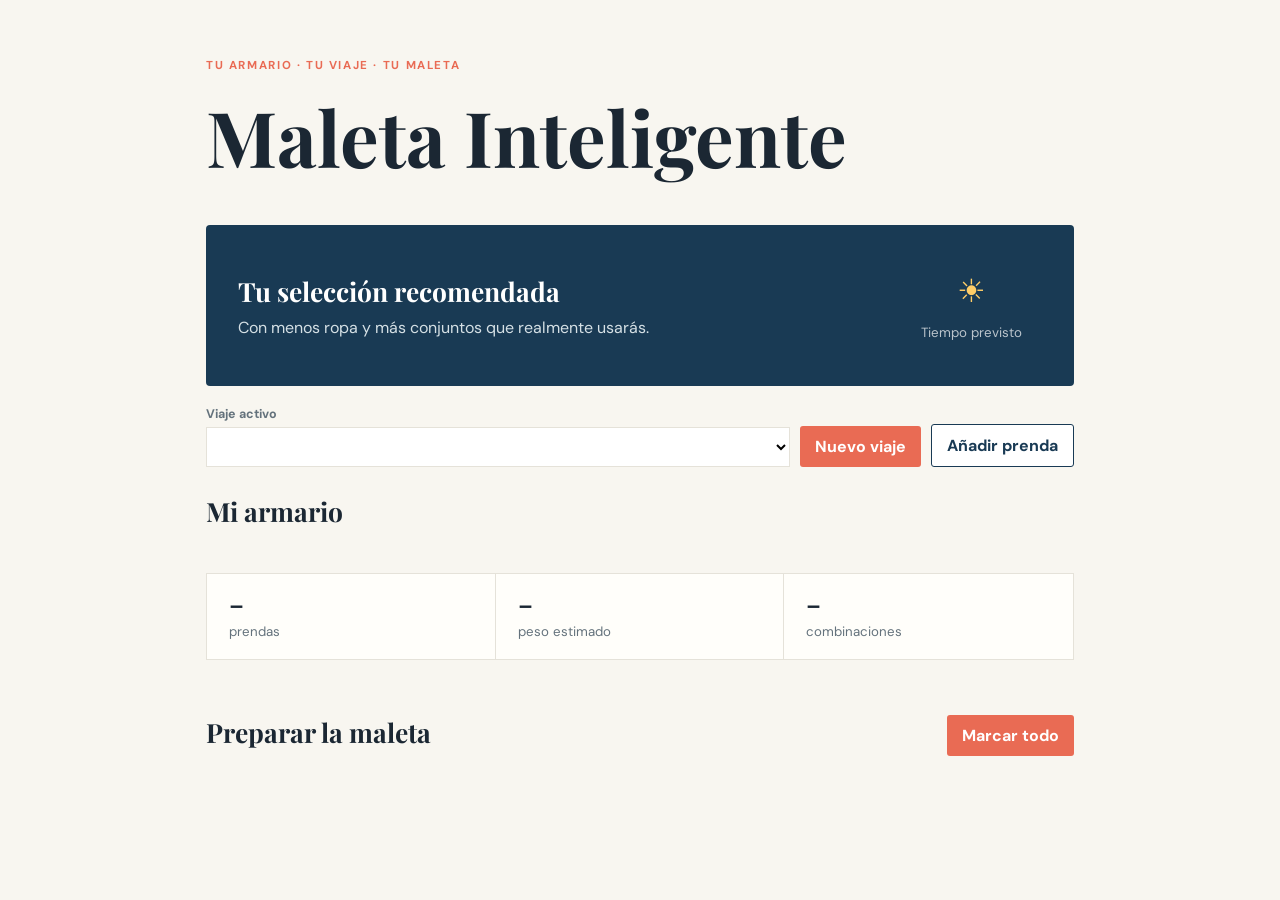
==== src/SmartPacking.Api/wwwroot/index.html @ 4b5aced1 "first version" ====
<!doctype html>
<html lang="es">
<head>
  <meta charset="utf-8">
  <meta name="viewport" content="width=device-width, initial-scale=1">
  <title>Maleta Inteligente</title>
  <link rel="stylesheet" href="styles.css?v=2">
</head>
<body>
  <main>
    <p class="eyebrow">TU ARMARIO · TU VIAJE · TU MALETA</p>
    <h1>Maleta Inteligente</h1>
    <section class="hero"><div><p id="trip"></p><h2>Tu selección recomendada</h2><p>Con menos ropa y más conjuntos que realmente usarás.</p></div><div class="weather"><span>☀</span><strong id="temperature"></strong><small>Tiempo previsto</small></div></section>
    <section class="controls"><label>Viaje activo<select id="trip-select"></select></label><button type="button" id="show-trip-form">Nuevo viaje</button><button type="button" id="show-clothing-form" class="secondary">Añadir prenda</button></section>
    <p id="feedback" class="feedback" role="status" aria-live="polite" hidden></p>
    <form id="trip-form" class="entry-form" hidden><h2>Planear un viaje</h2><label>Destino<input name="destination" required placeholder="Roma"></label><label>Salida<input name="startDate" type="date" required></label><label>Regreso<input name="endDate" type="date" required></label><label>Mínima °C<input name="minimumTemperatureCelsius" type="number" value="18" required></label><label>Máxima °C<input name="maximumTemperatureCelsius" type="number" value="28" required></label><button>Crear viaje</button></form>
    <form id="clothing-form" class="entry-form" hidden><h2>Añadir al armario</h2><label>Nombre<input name="name" required placeholder="Camisa de lino azul"></label><label>Tipo<select name="type"><option value="0">Camiseta</option><option value="1">Pantalón</option><option value="2">Pantalón corto</option><option value="3">Chaqueta</option><option value="4">Zapatillas</option><option value="5">Sandalias</option><option value="6">Accesorio</option></select></label><label>Temporada<select name="season"><option value="0">Verano</option><option value="1">Invierno</option><option value="2">Entretiempo</option><option value="3">Todo el año</option></select></label><label>Color<input name="color" required></label><label>Grado de abrigo (1–10)<input name="warmthLevel" type="number" value="2" min="1" max="10" required></label><label>Peso en gramos<input name="weightGrams" type="number" value="150" min="0"></label><button>Añadir prenda</button></form>
    <section class="wardrobe"><div class="section-heading"><h2>Mi armario</h2><span id="wardrobe-count"></span></div><div id="wardrobe-items" class="wardrobe-items"></div></section>
    <section class="summary"><div><b id="items">–</b><span>prendas</span></div><div><b id="weight">–</b><span>peso estimado</span></div><div><b id="outfits">–</b><span>combinaciones</span></div></section>
    <section><div class="section-heading"><h2>Preparar la maleta</h2><button id="pack-all">Marcar todo</button></div><div id="recommendations" class="cards"></div></section>
  </main>
  <template id="item-template"><article class="card"><label><input type="checkbox"><span class="check"></span></label><div><p class="type"></p><h3></h3><p class="reason"></p></div><div class="score"><b></b><span>/100</span></div></article></template>
  <template id="wardrobe-template"><article class="wardrobe-item"><div><strong></strong><span class="wardrobe-meta"></span></div><label><input class="clean" type="checkbox"> Limpia</label><label><input class="available" type="checkbox"> Disponible</label></article></template>
  <script type="module" src="app.js?v=2"></script>
</body>
</html>
---- src/SmartPacking.Api/wwwroot/styles.css ----
@import url('https://fonts.googleapis.com/css2?family=DM+Sans:wght@400;500;600;700&family=Playfair+Display:wght@600;700&display=swap');
:root { --ink:#1b2733; --muted:#64727c; --cream:#f8f6f0; --coral:#e96b54; --navy:#193a54; --line:#e5e2d9; }
* { box-sizing:border-box; } body { margin:0; color:var(--ink); background:var(--cream); font-family:'DM Sans',sans-serif; } main { max-width:920px; margin:auto; padding:58px 26px 90px; } .eyebrow { color:var(--coral); font-size:.72rem; font-weight:700; letter-spacing:.14em; } h1,h2,h3,p { margin-top:0; } h1,h2 { font-family:'Playfair Display',serif; } h1 { font-size:clamp(2.6rem,7vw,4.8rem); margin-bottom:38px; } h2 { font-size:1.65rem; margin-bottom:8px; } .hero { background:var(--navy); color:white; padding:32px; display:flex; justify-content:space-between; gap:24px; border-radius:4px; } .hero p { color:#d5e0e5; } .weather { text-align:center; min-width:142px; display:grid; align-content:center; } .weather span { font-size:2rem; color:#ffcd67; } .weather strong { font-size:1.55rem; margin-top:7px; } .weather small { opacity:.7; margin-top:5px; } .summary { display:grid; grid-template-columns:repeat(3,1fr); margin:20px 0 54px; border:1px solid var(--line); background:#fffefa; } .summary div { padding:18px 22px; border-right:1px solid var(--line); } .summary div:last-child { border:0; } .summary b { display:block; font-size:1.35rem; } .summary span { color:var(--muted); font-size:.83rem; } .section-heading { display:flex; align-items:center; justify-content:space-between; } button { border:0; background:var(--coral); color:white; padding:10px 15px; font:inherit; font-weight:700; cursor:pointer; border-radius:3px; } .cards { display:grid; grid-template-columns:repeat(2,1fr); gap:12px; } .card { background:white; border:1px solid var(--line); padding:18px; display:grid; grid-template-columns:22px 1fr auto; gap:12px; align-items:start; } #recommendations input[type=checkbox] { appearance:none; width:19px; height:19px; border:1.5px solid #bdc6c9; border-radius:50%; cursor:pointer; } #recommendations input[type=checkbox]:checked { background:var(--coral); border-color:var(--coral); box-shadow:inset 0 0 0 4px white; } .type { color:var(--coral); font-size:.72rem; font-weight:700; text-transform:uppercase; letter-spacing:.08em; margin-bottom:4px; } h3 { font-size:1rem; margin-bottom:7px; } .reason { color:var(--muted); font-size:.78rem; line-height:1.4; margin:0; } .score { text-align:right; color:var(--coral); } .score b { display:block; font-size:1.1rem; } .score span { color:var(--muted); font-size:.7rem; } @media (max-width:620px) { main { padding:35px 18px; } .hero,.cards { display:block; } .weather { margin-top:20px; } .card { margin-bottom:10px; } .summary div { padding:15px 10px; } }
.controls { display:flex; gap:10px; align-items:end; margin:20px 0; } .controls label { flex:1; color:var(--muted); font-size:.78rem; font-weight:700; } select, .entry-form input { display:block; width:100%; border:1px solid var(--line); padding:10px; background:white; font:inherit; margin-top:5px; } button.secondary { background:white; color:var(--navy); border:1px solid var(--navy); } .entry-form { display:grid; grid-template-columns:repeat(3,1fr); gap:12px; background:#fffefa; border:1px solid var(--line); padding:20px; margin-bottom:20px; } .entry-form h2 { grid-column:1/-1; margin:0; } .entry-form label { color:var(--muted); font-size:.78rem; font-weight:700; } .entry-form button { align-self:end; } @media (max-width:620px) { .controls,.entry-form { display:grid; grid-template-columns:1fr; } }
.entry-form[hidden] { display:none; }
.feedback { margin:0 0 18px; padding:11px 14px; background:#e2f1e7; color:#1e5e39; border-left:3px solid #2d8a55; } .feedback.error { background:#fbe7e4; color:#943d30; border-left-color:var(--coral); }
.wardrobe { margin:26px 0 36px; } .wardrobe-items { display:grid; grid-template-columns:repeat(2,1fr); gap:10px; } .wardrobe-item { display:grid; grid-template-columns:1fr auto auto; gap:12px; align-items:center; background:white; border:1px solid var(--line); padding:13px; } .wardrobe-meta { display:block; color:var(--muted); font-size:.78rem; margin-top:4px; } .wardrobe-item label { display:flex; align-items:center; gap:5px; color:var(--muted); font-size:.78rem; white-space:nowrap; } .wardrobe-item input { accent-color:var(--coral); } @media (max-width:620px) { .wardrobe-items { grid-template-columns:1fr; } .wardrobe-item { grid-template-columns:1fr auto; } }
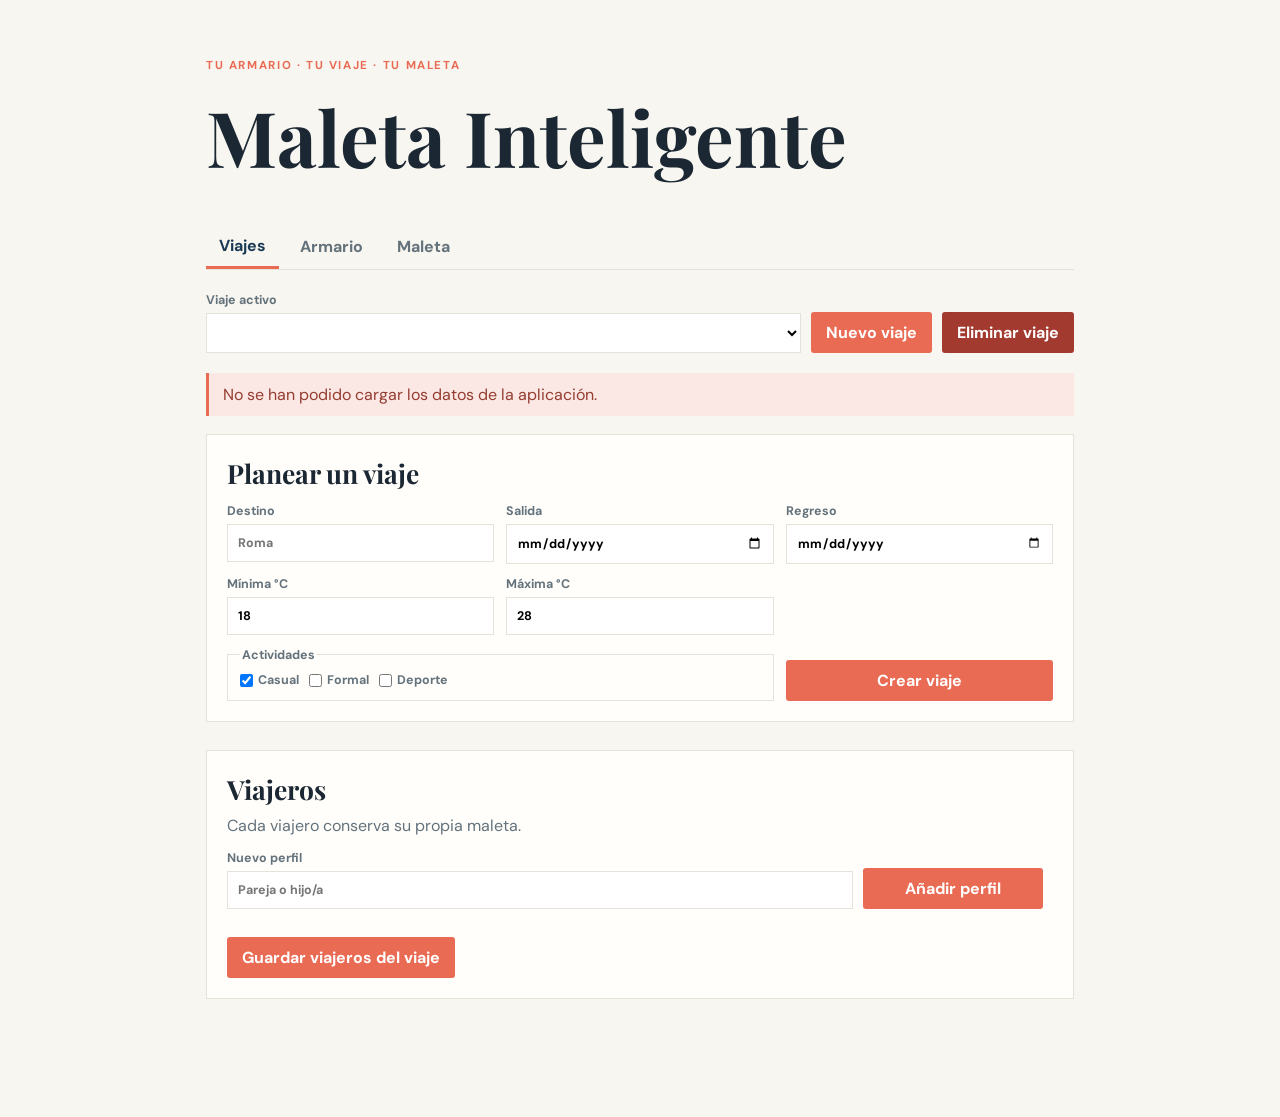
==== commit 06d6fadb: "Mejoras app" ====
--- a/src/SmartPacking.Api/wwwroot/index.html
+++ b/src/SmartPacking.Api/wwwroot/index.html
@@ -4,23 +4,31 @@
   <meta charset="utf-8">
   <meta name="viewport" content="width=device-width, initial-scale=1">
   <title>Maleta Inteligente</title>
-  <link rel="stylesheet" href="styles.css?v=2">
+  <link rel="stylesheet" href="styles.css?v=4">
 </head>
 <body>
   <main>
     <p class="eyebrow">TU ARMARIO · TU VIAJE · TU MALETA</p>
     <h1>Maleta Inteligente</h1>
-    <section class="hero"><div><p id="trip"></p><h2>Tu selección recomendada</h2><p>Con menos ropa y más conjuntos que realmente usarás.</p></div><div class="weather"><span>☀</span><strong id="temperature"></strong><small>Tiempo previsto</small></div></section>
-    <section class="controls"><label>Viaje activo<select id="trip-select"></select></label><button type="button" id="show-trip-form">Nuevo viaje</button><button type="button" id="show-clothing-form" class="secondary">Añadir prenda</button></section>
+    <nav class="tabs" aria-label="Secciones"><button class="tab active" data-tab="trips" type="button">Viajes</button><button class="tab" data-tab="wardrobe" type="button">Armario</button><button class="tab" data-tab="packing" type="button">Maleta</button></nav>
+    <section data-view="packing" class="hero"><div><p id="trip"></p><h2 id="packing-title">Tu selección recomendada</h2><p>Con menos ropa y más conjuntos que realmente usarás.</p></div><div class="weather"><span>☀</span><strong id="temperature"></strong><small id="weather-detail">Tiempo previsto</small></div></section>
+    <section data-view="trips" class="controls"><label>Viaje activo<select id="trip-select"></select></label><button type="button" id="show-trip-form">Nuevo viaje</button><button type="button" id="delete-trip" class="danger">Eliminar viaje</button></section>
     <p id="feedback" class="feedback" role="status" aria-live="polite" hidden></p>
-    <form id="trip-form" class="entry-form" hidden><h2>Planear un viaje</h2><label>Destino<input name="destination" required placeholder="Roma"></label><label>Salida<input name="startDate" type="date" required></label><label>Regreso<input name="endDate" type="date" required></label><label>Mínima °C<input name="minimumTemperatureCelsius" type="number" value="18" required></label><label>Máxima °C<input name="maximumTemperatureCelsius" type="number" value="28" required></label><button>Crear viaje</button></form>
-    <form id="clothing-form" class="entry-form" hidden><h2>Añadir al armario</h2><label>Nombre<input name="name" required placeholder="Camisa de lino azul"></label><label>Tipo<select name="type"><option value="0">Camiseta</option><option value="1">Pantalón</option><option value="2">Pantalón corto</option><option value="3">Chaqueta</option><option value="4">Zapatillas</option><option value="5">Sandalias</option><option value="6">Accesorio</option></select></label><label>Temporada<select name="season"><option value="0">Verano</option><option value="1">Invierno</option><option value="2">Entretiempo</option><option value="3">Todo el año</option></select></label><label>Color<input name="color" required></label><label>Grado de abrigo (1–10)<input name="warmthLevel" type="number" value="2" min="1" max="10" required></label><label>Peso en gramos<input name="weightGrams" type="number" value="150" min="0"></label><button>Añadir prenda</button></form>
-    <section class="wardrobe"><div class="section-heading"><h2>Mi armario</h2><span id="wardrobe-count"></span></div><div id="wardrobe-items" class="wardrobe-items"></div></section>
-    <section class="summary"><div><b id="items">–</b><span>prendas</span></div><div><b id="weight">–</b><span>peso estimado</span></div><div><b id="outfits">–</b><span>combinaciones</span></div></section>
-    <section><div class="section-heading"><h2>Preparar la maleta</h2><button id="pack-all">Marcar todo</button></div><div id="recommendations" class="cards"></div></section>
+    <form data-view="trips" id="trip-form" class="entry-form" hidden><h2>Planear un viaje</h2><label>Destino<input name="destination" required placeholder="Roma"></label><label>Salida<input name="startDate" type="date" required></label><label>Regreso<input name="endDate" type="date" required></label><label>Mínima °C<input name="minimumTemperatureCelsius" type="number" value="18" required></label><label>Máxima °C<input name="maximumTemperatureCelsius" type="number" value="28" required></label><fieldset class="activity-field"><legend>Actividades</legend><label><input name="activities" type="checkbox" value="0" checked> Casual</label><label><input name="activities" type="checkbox" value="1"> Formal</label><label><input name="activities" type="checkbox" value="2"> Deporte</label></fieldset><button>Crear viaje</button></form>
+    <section data-view="trips" class="family-section"><div class="section-heading"><div><h2>Viajeros</h2><p class="muted">Cada viajero conserva su propia maleta.</p></div></div><form id="profile-form" class="quick-form"><label>Nuevo perfil<input name="name" required placeholder="Pareja o hijo/a"></label><button>Añadir perfil</button></form><div id="profile-items" class="profile-items"></div><button id="save-travellers" type="button">Guardar viajeros del viaje</button></section>
+    <form data-view="wardrobe" id="clothing-form" class="entry-form" hidden><h2 id="clothing-form-title">Añadir al armario</h2><label>Nombre<input name="name" required placeholder="Camisa de lino azul"></label><label>Propietario<select name="ownerProfileId" id="clothing-owner"></select></label><label>Tipo<select name="type"><option value="0">Camiseta</option><option value="1">Pantalón</option><option value="2">Pantalón corto</option><option value="3">Chaqueta</option><option value="4">Zapatillas</option><option value="5">Sandalias</option><option value="6">Accesorio</option></select></label><label>Temporada<select name="season"><option value="0">Verano</option><option value="1">Invierno</option><option value="2">Entretiempo</option><option value="3">Todo el año</option></select></label><label>Estilo<select name="style"><option value="0">Casual</option><option value="1">Formal</option><option value="2">Deporte</option></select></label><label>Color<input name="color" required></label><label>Grado de abrigo (1–10)<input name="warmthLevel" type="number" value="2" min="1" max="10" required></label><label>Peso en gramos<input name="weightGrams" type="number" value="150" min="0"></label><label>Preferencia (0–100)<input name="preferenceScore" type="number" value="70" min="0" max="100" required></label><label class="toggle"><input name="waterproof" type="checkbox"> Impermeable</label><label>Foto JPEG (máx. 5 MB)<input name="photo" type="file" accept="image/jpeg"></label><button id="save-clothing">Añadir prenda</button></form>
+    <section data-view="wardrobe" class="wardrobe"><div class="section-heading"><h2>Mi armario</h2><button type="button" id="show-clothing-form" class="secondary">Añadir prenda</button><span id="wardrobe-count"></span></div><div id="wardrobe-items" class="wardrobe-items"></div></section>
+    <section data-view="wardrobe" class="wardrobe"><div class="section-heading"><h2>Prendas retiradas</h2></div><div id="deleted-items" class="wardrobe-items"></div></section>
+    <section data-view="packing" class="traveller-select"><label>Maleta de<select id="profile-select"></select></label></section>
+    <section data-view="packing" class="summary"><div><b id="items">–</b><span>prendas</span></div><div><b id="weight">–</b><span>peso estimado</span></div><div><b id="outfits">–</b><span>combinaciones</span></div></section>
+    <section data-view="packing"><div class="section-heading"><h2>Preparar la maleta</h2><button id="pack-all">Marcar todo</button></div><div id="recommendations" class="cards"></div></section>
+    <section data-view="packing" class="checklist-section"><div class="section-heading"><div><h2>Checklist general del viaje</h2><p class="muted">Documentación, higiene, tecnología y medicación; la ropa va en la maleta de cada persona.</p></div></div><form id="checklist-form" class="quick-form"><label>Elemento<input name="name" required placeholder="Por ejemplo: guía de la ciudad"></label><label>Categoría<select name="category"><option value="0">Documentos</option><option value="1">Higiene</option><option value="2">Tecnología</option><option value="3">Medicación</option><option value="4">Otros</option></select></label><button>Añadir</button></form><div id="checklist-items" class="checklist-items"></div></section>
+    <section data-view="packing" class="usage-section"><div class="section-heading"><div><h2>Al volver del viaje</h2><p class="muted">Indica qué prendas usó esta persona.</p></div></div><form id="usage-form"><div id="usage-items" class="usage-items"></div><button>Guardar uso real</button></form></section>
   </main>
   <template id="item-template"><article class="card"><label><input type="checkbox"><span class="check"></span></label><div><p class="type"></p><h3></h3><p class="reason"></p></div><div class="score"><b></b><span>/100</span></div></article></template>
-  <template id="wardrobe-template"><article class="wardrobe-item"><div><strong></strong><span class="wardrobe-meta"></span></div><label><input class="clean" type="checkbox"> Limpia</label><label><input class="available" type="checkbox"> Disponible</label></article></template>
-  <script type="module" src="app.js?v=2"></script>
+  <template id="wardrobe-template"><article class="wardrobe-item"><img class="clothing-photo" alt=""><div><strong></strong><span class="wardrobe-meta"></span></div><label><input class="clean" type="checkbox"> Limpia</label><label><input class="available" type="checkbox"> Disponible</label><button class="edit-clothing" type="button">Editar</button><button class="delete-clothing danger" type="button">Eliminar</button></article></template>
+  <template id="checklist-template"><label class="checklist-item"><input type="checkbox"><span></span></label></template>
+  <template id="usage-template"><label class="usage-item"><input type="checkbox"><span></span></label></template>
+  <script type="module" src="app.js?v=4"></script>
 </body>
 </html>
--- a/src/SmartPacking.Api/wwwroot/styles.css
+++ b/src/SmartPacking.Api/wwwroot/styles.css
@@ -5,3 +5,7 @@
 .entry-form[hidden] { display:none; }
 .feedback { margin:0 0 18px; padding:11px 14px; background:#e2f1e7; color:#1e5e39; border-left:3px solid #2d8a55; } .feedback.error { background:#fbe7e4; color:#943d30; border-left-color:var(--coral); }
 .wardrobe { margin:26px 0 36px; } .wardrobe-items { display:grid; grid-template-columns:repeat(2,1fr); gap:10px; } .wardrobe-item { display:grid; grid-template-columns:1fr auto auto; gap:12px; align-items:center; background:white; border:1px solid var(--line); padding:13px; } .wardrobe-meta { display:block; color:var(--muted); font-size:.78rem; margin-top:4px; } .wardrobe-item label { display:flex; align-items:center; gap:5px; color:var(--muted); font-size:.78rem; white-space:nowrap; } .wardrobe-item input { accent-color:var(--coral); } @media (max-width:620px) { .wardrobe-items { grid-template-columns:1fr; } .wardrobe-item { grid-template-columns:1fr auto; } }
+.activity-field { grid-column:span 2; border:1px solid var(--line); margin:0; padding:8px 12px; } .activity-field legend { color:var(--muted); font-size:.78rem; font-weight:700; } .activity-field label,.toggle { display:inline-flex !important; align-items:center; gap:5px; margin-right:10px; } .activity-field input,.toggle input { width:auto; margin:0; } .clothing-photo { width:44px; height:44px; object-fit:cover; border-radius:50%; } .wardrobe-item { grid-template-columns:auto 1fr auto auto auto; } .edit-clothing { padding:7px 9px; font-size:.75rem; } @media (max-width:620px) { .wardrobe-item { grid-template-columns:auto 1fr auto; } .wardrobe-item label { grid-row:2; } .edit-clothing { grid-row:2; } }
+.checklist-section,.usage-section { margin-top:44px; } .muted { color:var(--muted); margin:0 0 14px; } .quick-form { display:grid; grid-template-columns:1fr 180px auto; gap:10px; margin-bottom:13px; } .quick-form label { color:var(--muted); font-size:.78rem; font-weight:700; } .quick-form input,.quick-form select { display:block; width:100%; border:1px solid var(--line); padding:10px; background:white; font:inherit; margin-top:5px; } .quick-form button { align-self:end; } .checklist-items { display:grid; grid-template-columns:repeat(2,1fr); gap:8px; } .checklist-item,.usage-item { background:white; border:1px solid var(--line); padding:11px 13px; display:flex; gap:8px; align-items:center; font-size:.9rem; } .checklist-item input,.usage-item input { accent-color:var(--coral); width:17px; height:17px; } .checklist-item span::before { content:attr(data-category) ' · '; color:var(--coral); font-size:.7rem; font-weight:700; text-transform:uppercase; } .usage-items { display:grid; grid-template-columns:repeat(3,1fr); gap:8px; margin:0 0 13px; } @media (max-width:620px) { .quick-form,.checklist-items,.usage-items { grid-template-columns:1fr; } }
+.tabs { display:flex; gap:8px; margin:0 0 22px; border-bottom:1px solid var(--line); } .tab { background:transparent; color:var(--muted); border-radius:0; padding:10px 13px; } .tab.active { color:var(--navy); border-bottom:3px solid var(--coral); } [data-view][hidden] { display:none; } .family-section { margin:28px 0; background:#fffefa; border:1px solid var(--line); padding:20px; } .profile-items { display:flex; flex-wrap:wrap; gap:9px; margin:0 0 15px; } .profile-item { background:white; border:1px solid var(--line); padding:9px 11px; font-size:.9rem; } .profile-item input { accent-color:var(--coral); } .traveller-select { margin:20px 0 0; } .traveller-select label { color:var(--muted); font-size:.78rem; font-weight:700; } .traveller-select select { display:block; margin-top:5px; min-width:210px; border:1px solid var(--line); padding:10px; background:white; font:inherit; }
+.danger { background:#a33a30; } .wardrobe-item { grid-template-columns:auto 1fr auto auto auto auto; }
